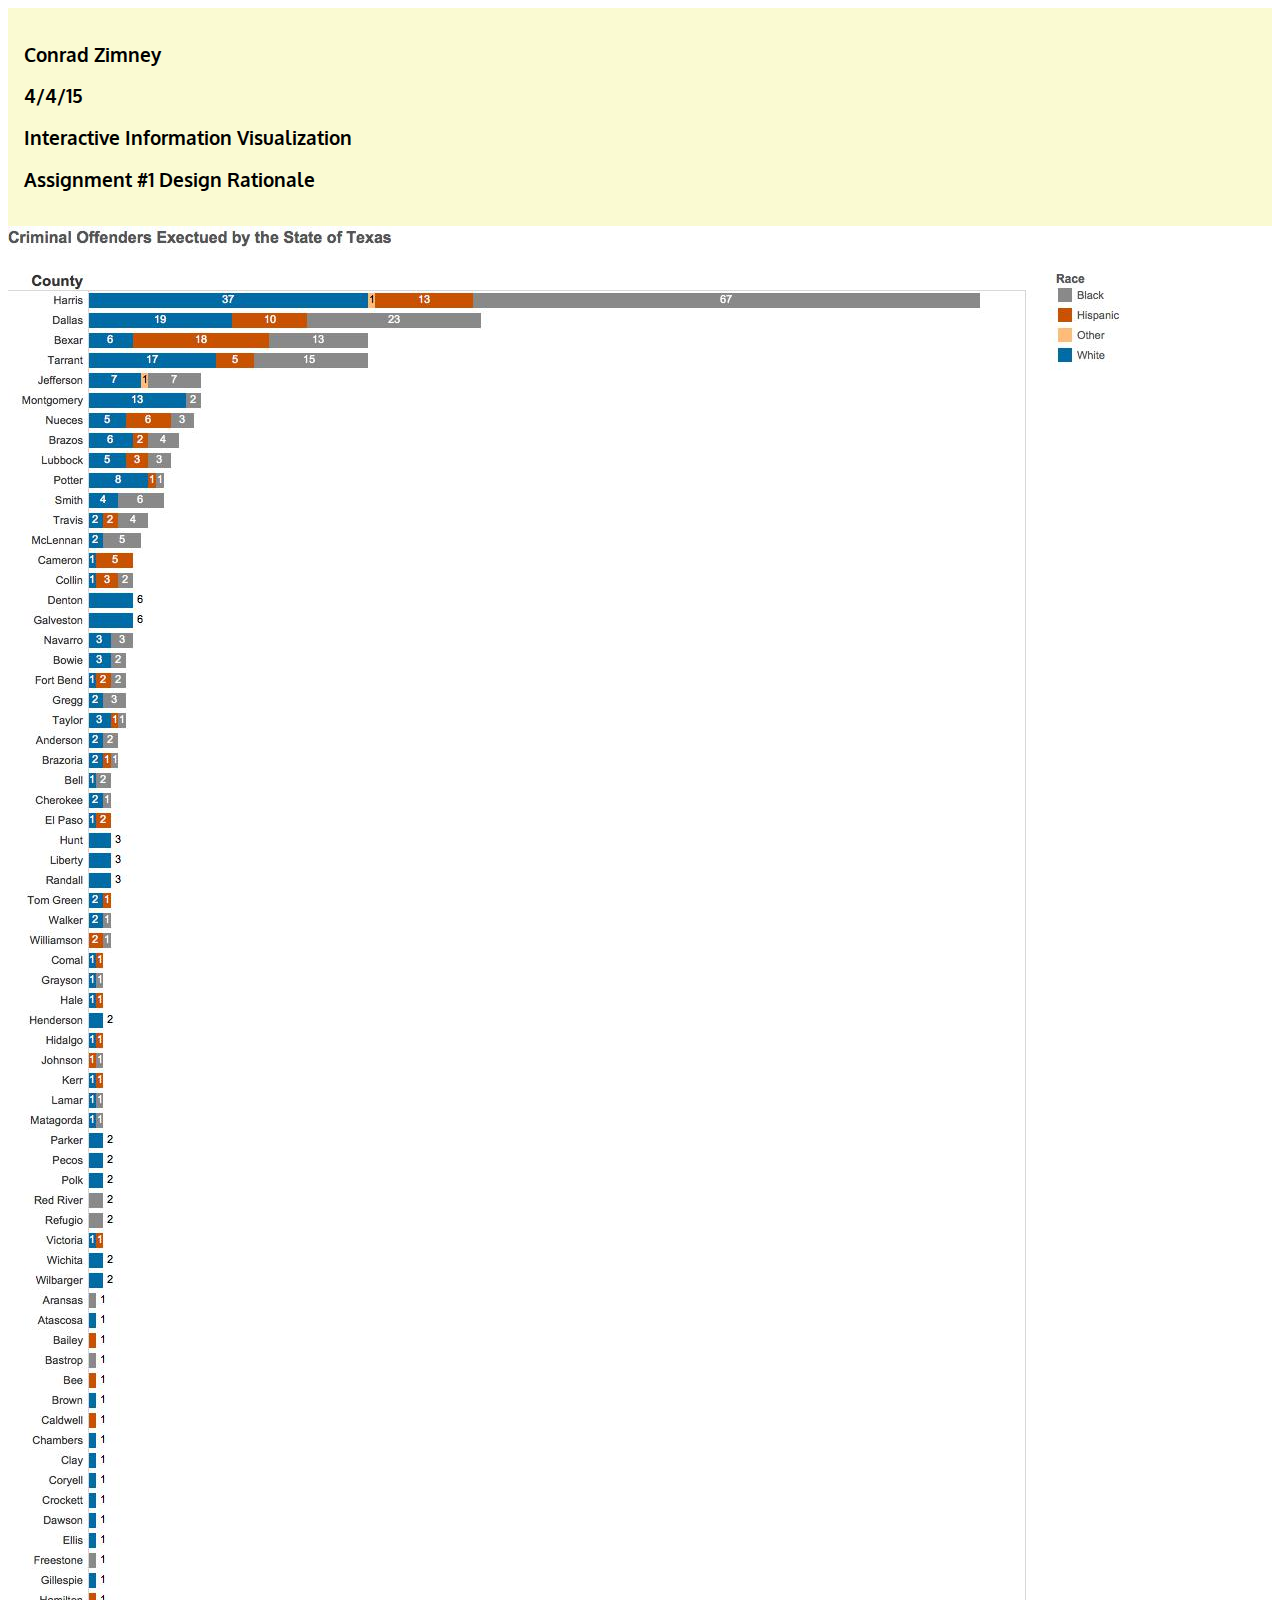
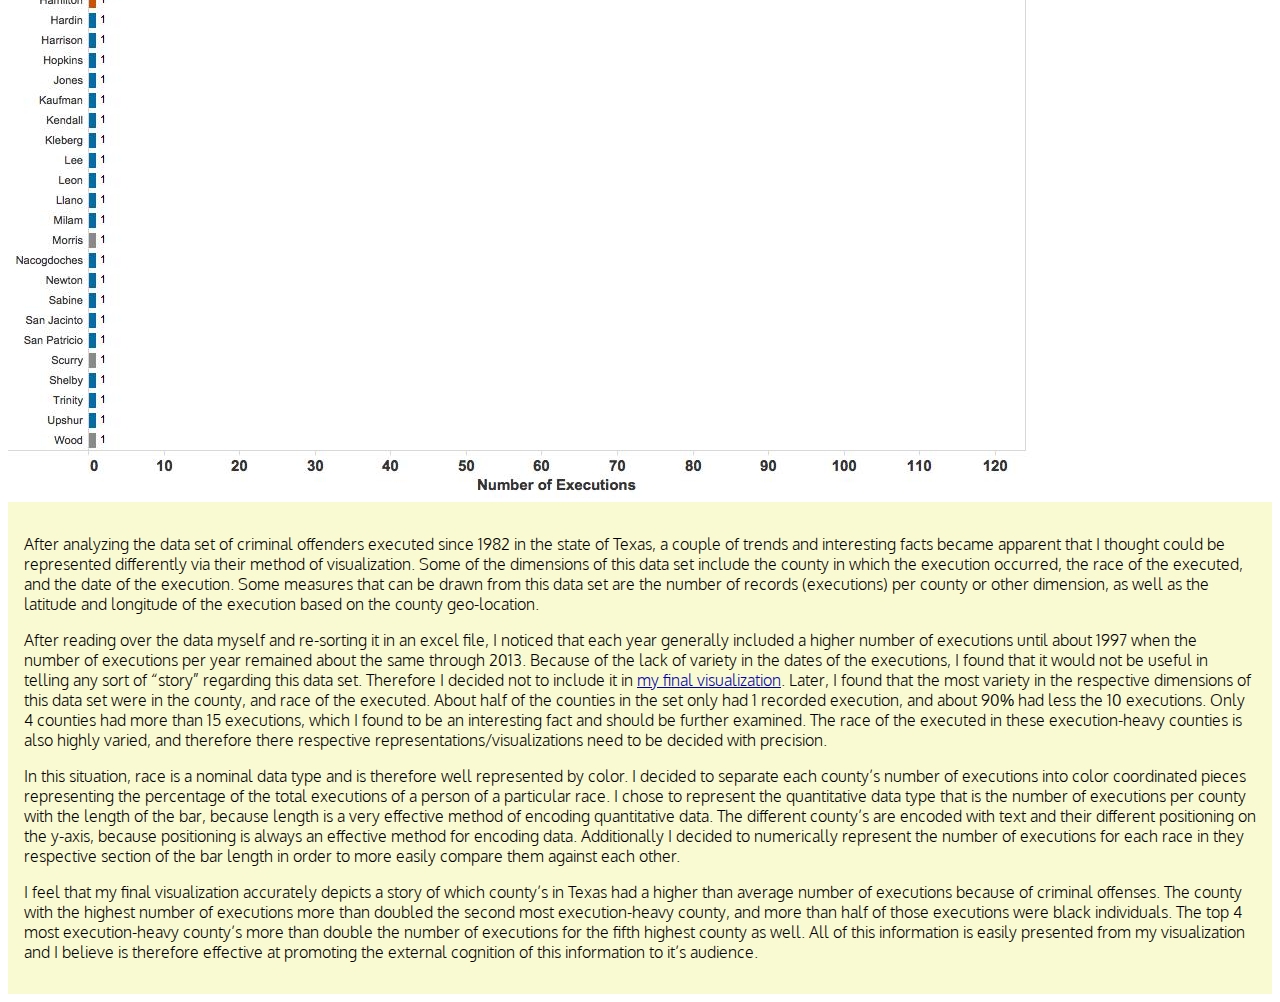
==== write-up.html @ 5958c267 "added write-up page with rationale" ====
<!doctype html>
<html>
	<head>
		<meta charset="UTF-8">
		<meta name="viewport" content="width=device-width, initial-scale=1">
		<title>Texas Executions</title>
		<link rel="stylesheet" type="text/css" href="style.css">
	</head>
	<body>
		<main>
			<header>
				<h3>Conrad Zimney </h3>
				<h3>4/4/15</h3>	
				<h3>Interactive Information Visualization</h3>
				<h3>Assignment #1 Design Rationale</h3>
			</header>
			<a href="index.html">
				<img src="Texas Execution Image.jpg" alt="Zimney Visualization">
			</a>
			<section>
				<p>After analyzing the data set of criminal offenders executed since 1982 in the state of Texas, a couple of trends and interesting facts became apparent that I thought could be represented differently via their method of visualization. Some of the dimensions of this data set include the county in which the execution occurred, the race of the executed, and the date of the execution. Some measures that can be drawn from this data set are the number of records (executions) per county or other dimension, as well as the latitude and longitude of the execution based on the county geo-location. </p>
				<p>After reading over the data myself and re-sorting it in an excel file, I noticed that each year generally included a higher number of executions until about 1997 when the number of executions per year remained about the same through 2013. Because of the lack of variety in the dates of the executions, I found that it would not be useful in telling any sort of “story” regarding this data set. Therefore I decided not to include it in <a href="index.html">my final visualization</a>. Later, I found that the most variety in the respective dimensions of this data set were in the county, and race of the executed. About half of the counties in the set only had 1 recorded execution, and about 90% had less the 10 executions. Only 4 counties had more than 15 executions, which I found to be an interesting fact and should be further examined. The race of the executed in these execution-heavy counties is also highly varied, and therefore there respective representations/visualizations need to be decided with precision. </p>
				<p>In this situation, race is a nominal data type and is therefore well represented by color. I decided to separate each county’s number of executions into color coordinated pieces representing the percentage of the total executions of a person of a particular race. I chose to represent the quantitative data type that is the number of executions per county with the length of the bar, because length is a very effective method of encoding quantitative data. The different county’s are encoded with text and their different positioning on the y-axis, because positioning is always an effective method for encoding data. Additionally I decided to numerically represent the number of executions for each race in they respective section of the bar length in order to more easily compare them against each other.</p>
				<p>I feel that my final visualization accurately depicts a story of which county’s in Texas had a higher than average number of executions because of criminal offenses. The county with the highest number of executions more than doubled the second most execution-heavy county, and more than half of those executions were black individuals. The top 4 most execution-heavy county’s more than double the number of executions for the fifth highest county as well. All of this information is easily presented from my visualization and I believe is therefore effective at promoting the external cognition of this information to it’s audience. </p>
			</section>	
		</main>	
	</body>
</html>
---- style.css ----
@import url(http://fonts.googleapis.com/css?family=Oxygen:400,300);

body {
    font-family: 'Oxygen', 'Helvetica Neue', 'Helvetica', sans-serif;
    font-weight: 300;
}
header	{
	padding:1em;
	background-color: #FAFAD2;
	color: #000;
	border-bottom: 5px;
	border-bottom-color: #EA4A00;
}

main a:link, a:visited {
	color: #0000AA;
	text-decoration: underline;
}

main a:hover, a:focus {
	color: #0000EE;
	text-decoration: underline;
}

section {
	padding: 1em;
	background-color: #FAFAD2;
}
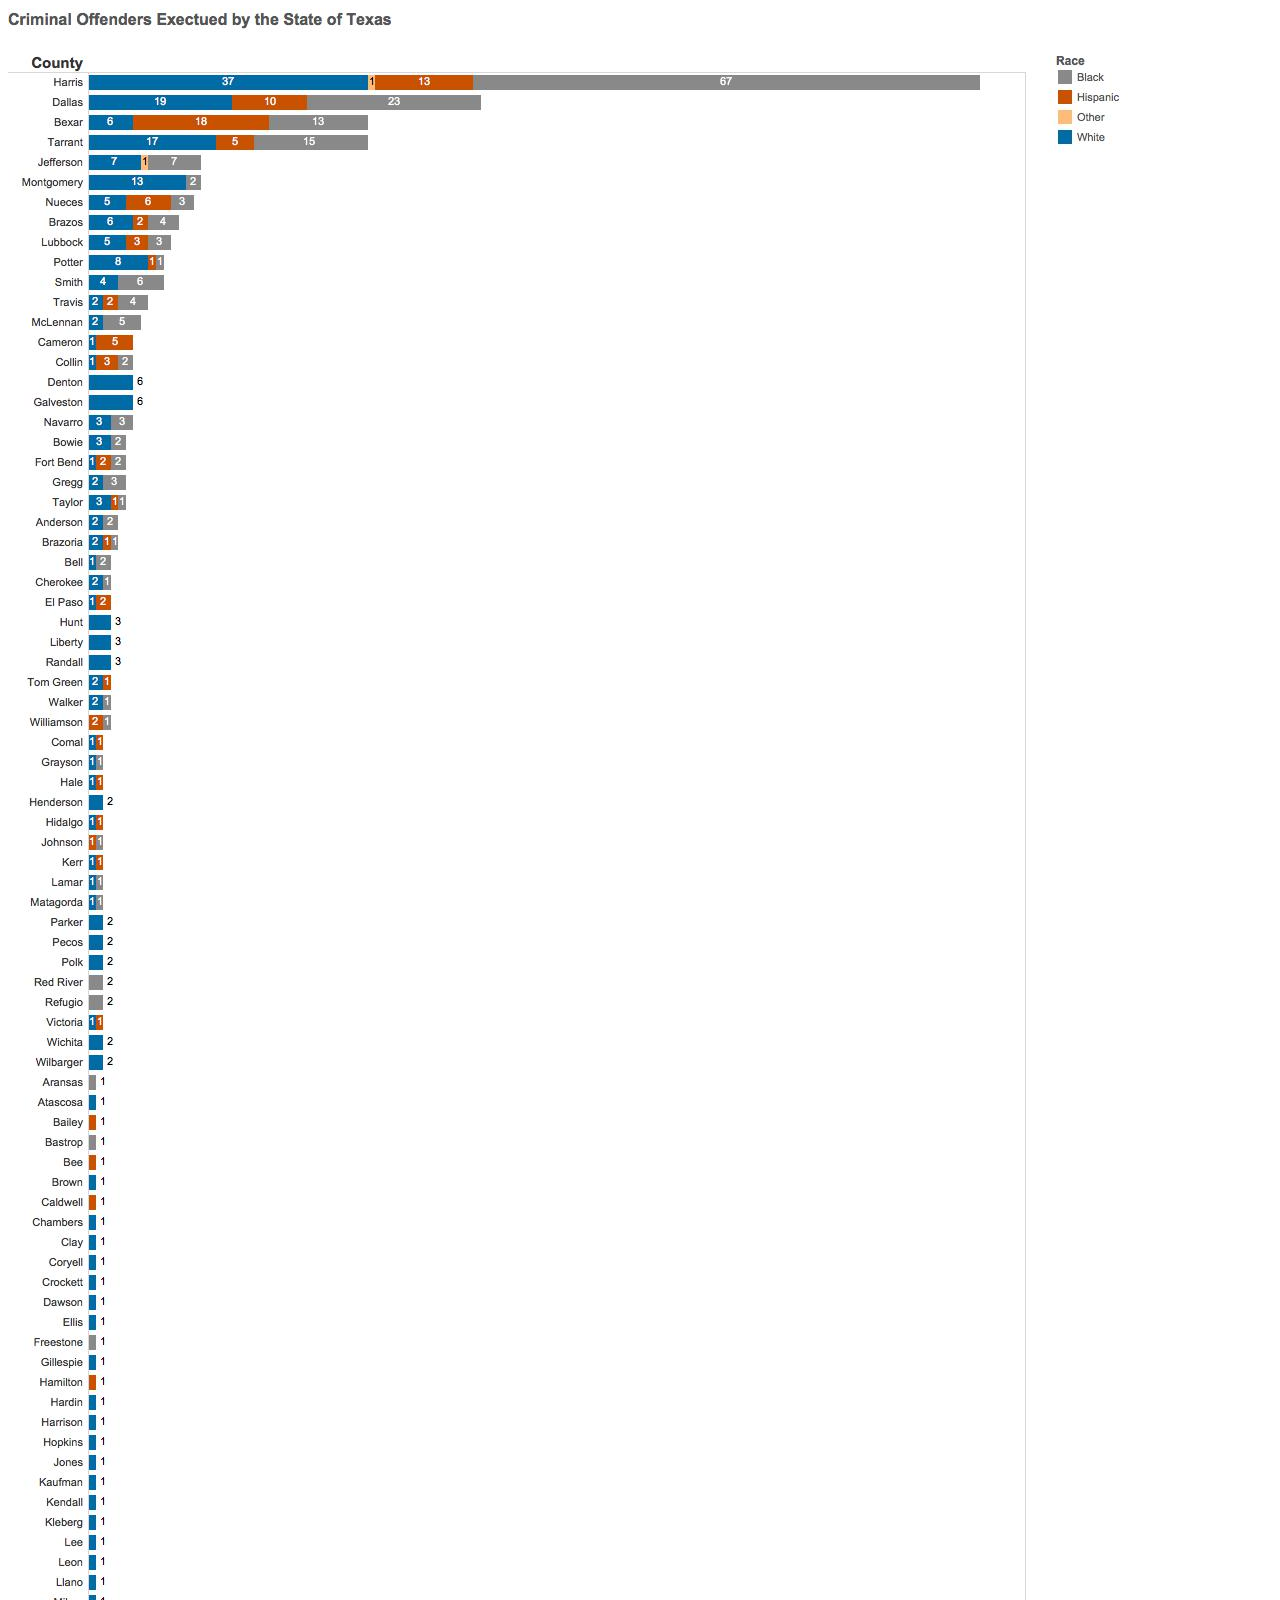
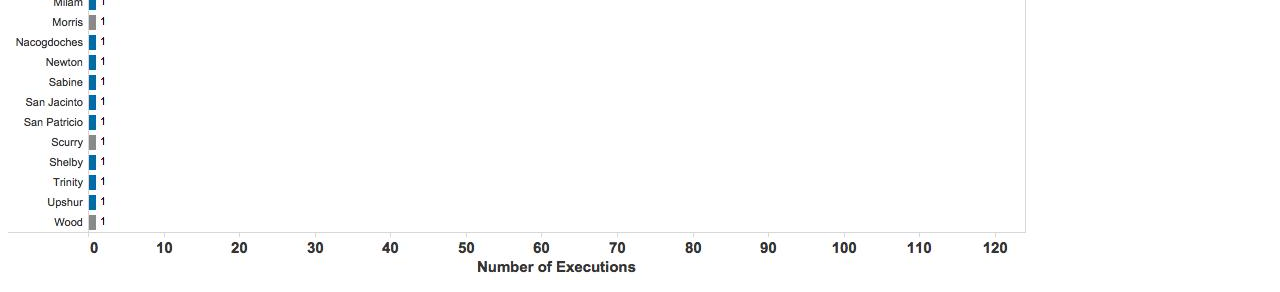
==== commit 25fdefbc: "final changes" ====
--- a/write-up.html
+++ b/write-up.html
@@ -3,26 +3,15 @@
 	<head>
 		<meta charset="UTF-8">
 		<meta name="viewport" content="width=device-width, initial-scale=1">
-		<title>Texas Executions</title>
-		<link rel="stylesheet" type="text/css" href="style.css">
+		<title>Texas Executions Image</title>
 	</head>
 	<body>
 		<main>
-			<header>
-				<h3>Conrad Zimney </h3>
-				<h3>4/4/15</h3>	
-				<h3>Interactive Information Visualization</h3>
-				<h3>Assignment #1 Design Rationale</h3>
-			</header>
-			<a href="index.html">
+			<section>
 				<img src="Texas Execution Image.jpg" alt="Zimney Visualization">
-			</a>
-			<section>
-				<p>After analyzing the data set of criminal offenders executed since 1982 in the state of Texas, a couple of trends and interesting facts became apparent that I thought could be represented differently via their method of visualization. Some of the dimensions of this data set include the county in which the execution occurred, the race of the executed, and the date of the execution. Some measures that can be drawn from this data set are the number of records (executions) per county or other dimension, as well as the latitude and longitude of the execution based on the county geo-location. </p>
-				<p>After reading over the data myself and re-sorting it in an excel file, I noticed that each year generally included a higher number of executions until about 1997 when the number of executions per year remained about the same through 2013. Because of the lack of variety in the dates of the executions, I found that it would not be useful in telling any sort of “story” regarding this data set. Therefore I decided not to include it in <a href="index.html">my final visualization</a>. Later, I found that the most variety in the respective dimensions of this data set were in the county, and race of the executed. About half of the counties in the set only had 1 recorded execution, and about 90% had less the 10 executions. Only 4 counties had more than 15 executions, which I found to be an interesting fact and should be further examined. The race of the executed in these execution-heavy counties is also highly varied, and therefore there respective representations/visualizations need to be decided with precision. </p>
-				<p>In this situation, race is a nominal data type and is therefore well represented by color. I decided to separate each county’s number of executions into color coordinated pieces representing the percentage of the total executions of a person of a particular race. I chose to represent the quantitative data type that is the number of executions per county with the length of the bar, because length is a very effective method of encoding quantitative data. The different county’s are encoded with text and their different positioning on the y-axis, because positioning is always an effective method for encoding data. Additionally I decided to numerically represent the number of executions for each race in they respective section of the bar length in order to more easily compare them against each other.</p>
-				<p>I feel that my final visualization accurately depicts a story of which county’s in Texas had a higher than average number of executions because of criminal offenses. The county with the highest number of executions more than doubled the second most execution-heavy county, and more than half of those executions were black individuals. The top 4 most execution-heavy county’s more than double the number of executions for the fifth highest county as well. All of this information is easily presented from my visualization and I believe is therefore effective at promoting the external cognition of this information to it’s audience. </p>
 			</section>	
 		</main>	
 	</body>
-</html>+</html>
+
+
